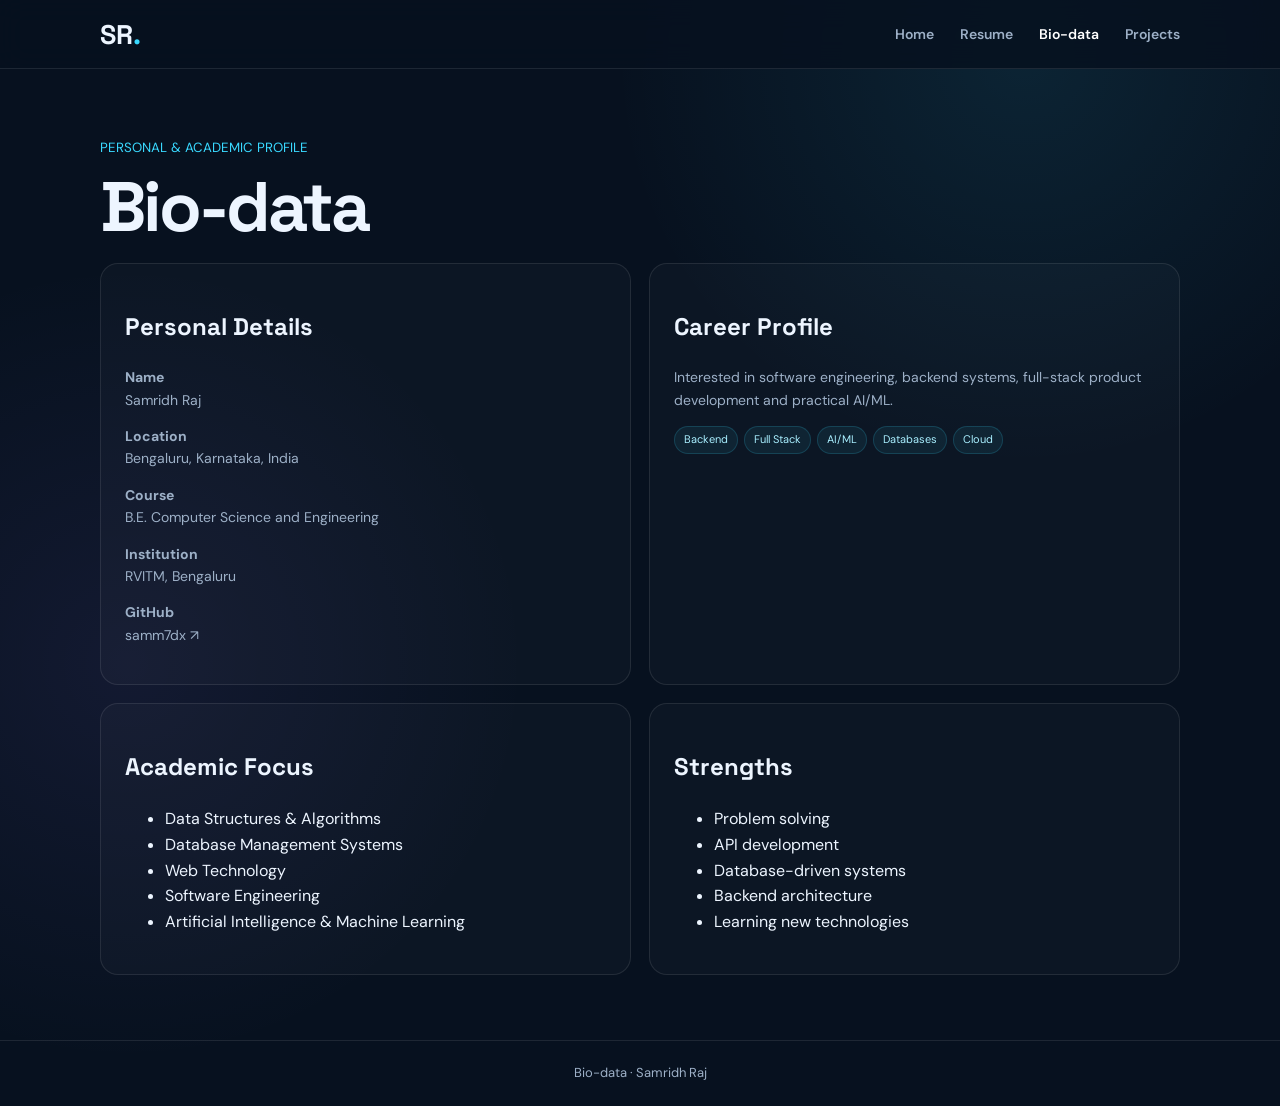
==== biodata.html @ 56c1de55 "Create Web Technology Lab portfolio website" ====
<!doctype html><html><head><meta charset="UTF-8"><meta name="viewport" content="width=device-width,initial-scale=1"><title>Bio-data | Samridh Raj</title><link rel="stylesheet" href="css/style.css"></head><body><header><nav><a class="brand" href="index.html">SR<span>.</span></a><button id="menu">☰</button><div id="links"><a href="index.html">Home</a><a href="resume.html">Resume</a><a class="active" href="biodata.html">Bio-data</a><a href="projects.html">Projects</a></div></nav></header><main class="page"><small>PERSONAL & ACADEMIC PROFILE</small><h1>Bio-data</h1><div class="grid two"><article><h2>Personal Details</h2><p><b>Name</b><br>Samridh Raj</p><p><b>Location</b><br>Bengaluru, Karnataka, India</p><p><b>Course</b><br>B.E. Computer Science and Engineering</p><p><b>Institution</b><br>RVITM, Bengaluru</p><p><b>GitHub</b><br><a href="https://github.com/samm7dx">samm7dx ↗</a></p></article><article><h2>Career Profile</h2><p>Interested in software engineering, backend systems, full-stack product development and practical AI/ML.</p><div class="pills"><span>Backend</span><span>Full Stack</span><span>AI/ML</span><span>Databases</span><span>Cloud</span></div></article><article><h2>Academic Focus</h2><ul><li>Data Structures & Algorithms</li><li>Database Management Systems</li><li>Web Technology</li><li>Software Engineering</li><li>Artificial Intelligence & Machine Learning</li></ul></article><article><h2>Strengths</h2><ul><li>Problem solving</li><li>API development</li><li>Database-driven systems</li><li>Backend architecture</li><li>Learning new technologies</li></ul></article></div></main><footer>Bio-data · Samridh Raj</footer><script src="js/script.js"></script></body></html>
---- css/style.css ----
@import url('https://fonts.googleapis.com/css2?family=DM+Sans:wght@400;600;700&family=Space+Grotesk:wght@500;700&display=swap');:root{--bg:#07111f;--text:#edf5ff;--muted:#9db0c7;--cyan:#39d9ff;--violet:#9b7bff;--pink:#ff6db2;--line:#ffffff18}*{box-sizing:border-box}body{margin:0;background:radial-gradient(circle at 80% 5%,#39d9ff18,transparent 28%),radial-gradient(circle at 10% 60%,#9b7bff15,transparent 30%),var(--bg);color:var(--text);font-family:'DM Sans',sans-serif;line-height:1.6}a{color:inherit;text-decoration:none}header{position:sticky;top:0;z-index:5;background:#07111fd9;backdrop-filter:blur(14px);border-bottom:1px solid var(--line)}nav,main{width:min(1080px,92%);margin:auto}nav{height:68px;display:flex;align-items:center;justify-content:space-between}.brand{font:700 27px 'Space Grotesk'}.brand span,small,i{color:var(--cyan)}#links{display:flex;gap:26px}#links a{color:var(--muted);font-weight:600;font-size:14px}#links a:hover,#links .active{color:#fff}#menu{display:none;background:none;border:0;color:#fff;font-size:24px}.hero{min-height:610px;display:grid;grid-template-columns:1.2fr .8fr;gap:50px;align-items:center}.hero h1,.page h1{font:700 clamp(43px,7vw,70px)/1.05 'Space Grotesk';letter-spacing:-3px;margin:10px 0 20px}.hero em{font-style:normal;background:linear-gradient(90deg,var(--cyan),var(--violet),var(--pink));-webkit-background-clip:text;color:transparent}.hero p{color:var(--muted);font-size:18px}.btn{display:inline-block;margin:18px 8px 18px 0;padding:10px 18px;border-radius:10px;background:linear-gradient(135deg,var(--cyan),var(--violet));color:#06101d;font-weight:700;border:0}.ghost{background:#ffffff0b;color:#fff;border:1px solid var(--line)}.stats{display:flex;gap:30px;margin-top:20px}.stats b{font:700 18px 'Space Grotesk'}.stats small{display:block;color:var(--muted);font-size:10px}.hero-card{height:380px;border:1px solid var(--line);border-radius:28px;background:linear-gradient(145deg,#39d9ff16,#9b7bff18);display:grid;place-content:center;text-align:center;box-shadow:0 25px 70px #0005}.hero-card div{width:160px;height:160px;border-radius:50%;display:grid;place-items:center;margin:auto;background:linear-gradient(135deg,var(--cyan),var(--violet));color:#07111f;font:700 52px 'Space Grotesk';box-shadow:0 0 70px #39d9ff40}.hero-card b{font:700 21px 'Space Grotesk';margin-top:20px}.hero-card span{color:var(--muted)}.section,.page{padding:65px 0}.section h2{font:700 36px 'Space Grotesk'}.grid{display:grid;gap:18px}.four{grid-template-columns:repeat(4,1fr)}.two{grid-template-columns:1fr 1fr}.grid article{padding:24px;border:1px solid var(--line);border-radius:18px;background:#ffffff06;transition:.2s}.grid article:hover{transform:translateY(-4px);border-color:#39d9ff50}.grid h2,.grid h3{font-family:'Space Grotesk'}.grid p{color:var(--muted);font-size:14px}.pills{display:flex;gap:6px;flex-wrap:wrap;margin:15px 0}.pills span{padding:4px 9px;border-radius:99px;background:#39d9ff12;border:1px solid #39d9ff2b;color:#a9efff;font-size:11px}.top{display:flex;justify-content:space-between;align-items:end;margin-bottom:28px}.resume{background:#f8fbff;color:#18283b;border-radius:18px;padding:38px}.rhead{display:flex;justify-content:space-between;border-bottom:2px solid #dce7f2;padding-bottom:18px}.rhead h2{font:700 30px 'Space Grotesk';margin:0}.rhead p,.rhead span{color:#5a6b7d;font-size:13px}.resume h3{font:700 12px 'Space Grotesk';color:#246b9d;text-transform:uppercase;border-bottom:1px solid #dce7f2;padding-bottom:5px;margin-top:24px}.resume p,.resume li{font-size:13px}.resume a{color:#246b9d}footer{border-top:1px solid var(--line);padding:22px;text-align:center;color:var(--muted);font-size:13px}footer a{color:var(--cyan)}@media(max-width:800px){#menu{display:block}#links{display:none;position:absolute;top:68px;left:0;right:0;background:#07111f;padding:18px;flex-direction:column}.open{display:flex!important}.hero{grid-template-columns:1fr;padding:65px 0}.hero-card{height:300px}.four,.two{grid-template-columns:1fr 1fr}.top,.rhead{flex-direction:column;align-items:flex-start}}@media(max-width:500px){.four,.two{grid-template-columns:1fr}.hero h1,.page h1{letter-spacing:-2px}.stats{gap:15px}.resume{padding:22px}}@media print{header,footer,.btn{display:none}.page{padding:0}.resume{box-shadow:none;border-radius:0;padding:0}}
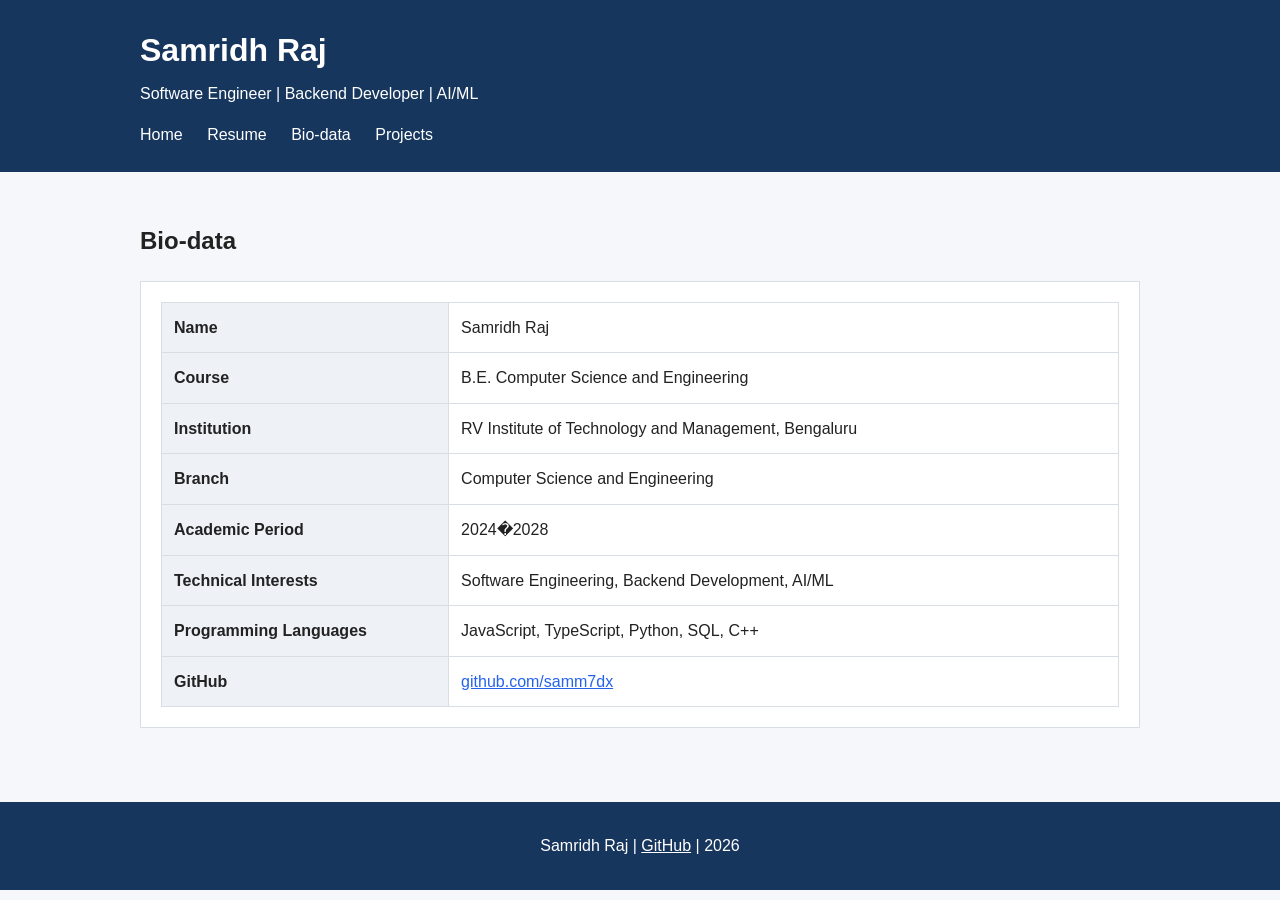
==== commit 5cd73300: "Simplify Web Technology Lab website" ====
--- a/biodata.html
+++ b/biodata.html
@@ -1 +1,94 @@
-<!doctype html><html><head><meta charset="UTF-8"><meta name="viewport" content="width=device-width,initial-scale=1"><title>Bio-data | Samridh Raj</title><link rel="stylesheet" href="css/style.css"></head><body><header><nav><a class="brand" href="index.html">SR<span>.</span></a><button id="menu">☰</button><div id="links"><a href="index.html">Home</a><a href="resume.html">Resume</a><a class="active" href="biodata.html">Bio-data</a><a href="projects.html">Projects</a></div></nav></header><main class="page"><small>PERSONAL & ACADEMIC PROFILE</small><h1>Bio-data</h1><div class="grid two"><article><h2>Personal Details</h2><p><b>Name</b><br>Samridh Raj</p><p><b>Location</b><br>Bengaluru, Karnataka, India</p><p><b>Course</b><br>B.E. Computer Science and Engineering</p><p><b>Institution</b><br>RVITM, Bengaluru</p><p><b>GitHub</b><br><a href="https://github.com/samm7dx">samm7dx ↗</a></p></article><article><h2>Career Profile</h2><p>Interested in software engineering, backend systems, full-stack product development and practical AI/ML.</p><div class="pills"><span>Backend</span><span>Full Stack</span><span>AI/ML</span><span>Databases</span><span>Cloud</span></div></article><article><h2>Academic Focus</h2><ul><li>Data Structures & Algorithms</li><li>Database Management Systems</li><li>Web Technology</li><li>Software Engineering</li><li>Artificial Intelligence & Machine Learning</li></ul></article><article><h2>Strengths</h2><ul><li>Problem solving</li><li>API development</li><li>Database-driven systems</li><li>Backend architecture</li><li>Learning new technologies</li></ul></article></div></main><footer>Bio-data · Samridh Raj</footer><script src="js/script.js"></script></body></html>
+<!DOCTYPE html>
+<html lang="en">
+<head>
+    <meta charset="UTF-8">
+    <meta name="viewport" content="width=device-width, initial-scale=1.0">
+    <title>Bio-data | Samridh Raj</title>
+    <link rel="stylesheet" href="css/style.css">
+</head>
+
+<body>
+
+<header>
+    <div class="container">
+        <h1>Samridh Raj</h1>
+        <p>Software Engineer | Backend Developer | AI/ML</p>
+
+        <nav>
+            <a href="index.html">Home</a>
+            <a href="resume.html">Resume</a>
+            <a href="biodata.html">Bio-data</a>
+            <a href="projects.html">Projects</a>
+        </nav>
+    </div>
+</header>
+
+<main class="container">
+
+    <h2 class="page-title">Bio-data</h2>
+
+    <section class="section-box">
+
+        <table>
+            <tr>
+                <th>Name</th>
+                <td>Samridh Raj</td>
+            </tr>
+
+            <tr>
+                <th>Course</th>
+                <td>B.E. Computer Science and Engineering</td>
+            </tr>
+
+            <tr>
+                <th>Institution</th>
+                <td>RV Institute of Technology and Management, Bengaluru</td>
+            </tr>
+
+            <tr>
+                <th>Branch</th>
+                <td>Computer Science and Engineering</td>
+            </tr>
+
+            <tr>
+                <th>Academic Period</th>
+                <td>2024�2028</td>
+            </tr>
+
+            <tr>
+                <th>Technical Interests</th>
+                <td>Software Engineering, Backend Development, AI/ML</td>
+            </tr>
+
+            <tr>
+                <th>Programming Languages</th>
+                <td>JavaScript, TypeScript, Python, SQL, C++</td>
+            </tr>
+
+            <tr>
+                <th>GitHub</th>
+                <td>
+                    <a href="https://github.com/samm7dx" target="_blank">
+                        github.com/samm7dx
+                    </a>
+                </td>
+            </tr>
+        </table>
+
+    </section>
+
+</main>
+
+<footer>
+    <p>
+        Samridh Raj |
+        <a href="https://github.com/samm7dx">GitHub</a>
+        |
+        <span id="year"></span>
+    </p>
+</footer>
+
+<script src="js/script.js"></script>
+
+</body>
+</html>
--- a/css/style.css
+++ b/css/style.css
@@ -1 +1,155 @@
-@import url('https://fonts.googleapis.com/css2?family=DM+Sans:wght@400;600;700&family=Space+Grotesk:wght@500;700&display=swap');:root{--bg:#07111f;--text:#edf5ff;--muted:#9db0c7;--cyan:#39d9ff;--violet:#9b7bff;--pink:#ff6db2;--line:#ffffff18}*{box-sizing:border-box}body{margin:0;background:radial-gradient(circle at 80% 5%,#39d9ff18,transparent 28%),radial-gradient(circle at 10% 60%,#9b7bff15,transparent 30%),var(--bg);color:var(--text);font-family:'DM Sans',sans-serif;line-height:1.6}a{color:inherit;text-decoration:none}header{position:sticky;top:0;z-index:5;background:#07111fd9;backdrop-filter:blur(14px);border-bottom:1px solid var(--line)}nav,main{width:min(1080px,92%);margin:auto}nav{height:68px;display:flex;align-items:center;justify-content:space-between}.brand{font:700 27px 'Space Grotesk'}.brand span,small,i{color:var(--cyan)}#links{display:flex;gap:26px}#links a{color:var(--muted);font-weight:600;font-size:14px}#links a:hover,#links .active{color:#fff}#menu{display:none;background:none;border:0;color:#fff;font-size:24px}.hero{min-height:610px;display:grid;grid-template-columns:1.2fr .8fr;gap:50px;align-items:center}.hero h1,.page h1{font:700 clamp(43px,7vw,70px)/1.05 'Space Grotesk';letter-spacing:-3px;margin:10px 0 20px}.hero em{font-style:normal;background:linear-gradient(90deg,var(--cyan),var(--violet),var(--pink));-webkit-background-clip:text;color:transparent}.hero p{color:var(--muted);font-size:18px}.btn{display:inline-block;margin:18px 8px 18px 0;padding:10px 18px;border-radius:10px;background:linear-gradient(135deg,var(--cyan),var(--violet));color:#06101d;font-weight:700;border:0}.ghost{background:#ffffff0b;color:#fff;border:1px solid var(--line)}.stats{display:flex;gap:30px;margin-top:20px}.stats b{font:700 18px 'Space Grotesk'}.stats small{display:block;color:var(--muted);font-size:10px}.hero-card{height:380px;border:1px solid var(--line);border-radius:28px;background:linear-gradient(145deg,#39d9ff16,#9b7bff18);display:grid;place-content:center;text-align:center;box-shadow:0 25px 70px #0005}.hero-card div{width:160px;height:160px;border-radius:50%;display:grid;place-items:center;margin:auto;background:linear-gradient(135deg,var(--cyan),var(--violet));color:#07111f;font:700 52px 'Space Grotesk';box-shadow:0 0 70px #39d9ff40}.hero-card b{font:700 21px 'Space Grotesk';margin-top:20px}.hero-card span{color:var(--muted)}.section,.page{padding:65px 0}.section h2{font:700 36px 'Space Grotesk'}.grid{display:grid;gap:18px}.four{grid-template-columns:repeat(4,1fr)}.two{grid-template-columns:1fr 1fr}.grid article{padding:24px;border:1px solid var(--line);border-radius:18px;background:#ffffff06;transition:.2s}.grid article:hover{transform:translateY(-4px);border-color:#39d9ff50}.grid h2,.grid h3{font-family:'Space Grotesk'}.grid p{color:var(--muted);font-size:14px}.pills{display:flex;gap:6px;flex-wrap:wrap;margin:15px 0}.pills span{padding:4px 9px;border-radius:99px;background:#39d9ff12;border:1px solid #39d9ff2b;color:#a9efff;font-size:11px}.top{display:flex;justify-content:space-between;align-items:end;margin-bottom:28px}.resume{background:#f8fbff;color:#18283b;border-radius:18px;padding:38px}.rhead{display:flex;justify-content:space-between;border-bottom:2px solid #dce7f2;padding-bottom:18px}.rhead h2{font:700 30px 'Space Grotesk';margin:0}.rhead p,.rhead span{color:#5a6b7d;font-size:13px}.resume h3{font:700 12px 'Space Grotesk';color:#246b9d;text-transform:uppercase;border-bottom:1px solid #dce7f2;padding-bottom:5px;margin-top:24px}.resume p,.resume li{font-size:13px}.resume a{color:#246b9d}footer{border-top:1px solid var(--line);padding:22px;text-align:center;color:var(--muted);font-size:13px}footer a{color:var(--cyan)}@media(max-width:800px){#menu{display:block}#links{display:none;position:absolute;top:68px;left:0;right:0;background:#07111f;padding:18px;flex-direction:column}.open{display:flex!important}.hero{grid-template-columns:1fr;padding:65px 0}.hero-card{height:300px}.four,.two{grid-template-columns:1fr 1fr}.top,.rhead{flex-direction:column;align-items:flex-start}}@media(max-width:500px){.four,.two{grid-template-columns:1fr}.hero h1,.page h1{letter-spacing:-2px}.stats{gap:15px}.resume{padding:22px}}@media print{header,footer,.btn{display:none}.page{padding:0}.resume{box-shadow:none;border-radius:0;padding:0}}
+* {
+    box-sizing: border-box;
+}
+
+body {
+    margin: 0;
+    font-family: Arial, sans-serif;
+    background: #f5f7fa;
+    color: #222;
+    line-height: 1.6;
+}
+
+header {
+    background: #17365d;
+    color: white;
+    padding: 25px 0;
+}
+
+header h1 {
+    margin: 0;
+}
+
+header p {
+    margin: 5px 0 15px;
+}
+
+.container {
+    width: 90%;
+    max-width: 1000px;
+    margin: auto;
+}
+
+nav a {
+    color: white;
+    text-decoration: none;
+    margin-right: 20px;
+}
+
+nav a:hover {
+    text-decoration: underline;
+}
+
+main {
+    padding: 30px 0;
+    min-height: 70vh;
+}
+
+.page-title {
+    margin-bottom: 20px;
+}
+
+.section-box,
+.project-box {
+    background: white;
+    border: 1px solid #d9dee5;
+    padding: 20px;
+    margin: 20px 0;
+}
+
+.section-box h2,
+.project-box h3 {
+    color: #17365d;
+}
+
+.box-grid {
+    display: grid;
+    grid-template-columns: 1fr 1fr;
+    gap: 20px;
+}
+
+button,
+.button-link {
+    display: inline-block;
+    background: #2563eb;
+    color: white;
+    border: none;
+    padding: 10px 16px;
+    text-decoration: none;
+    cursor: pointer;
+}
+
+button:hover,
+.button-link:hover {
+    background: #17365d;
+}
+
+a {
+    color: #2563eb;
+}
+
+header a {
+    color: white;
+}
+
+table {
+    width: 100%;
+    border-collapse: collapse;
+}
+
+th,
+td {
+    border: 1px solid #d9dee5;
+    padding: 12px;
+    text-align: left;
+}
+
+th {
+    background: #eef2f7;
+    width: 30%;
+}
+
+footer {
+    background: #17365d;
+    color: white;
+    text-align: center;
+    padding: 15px;
+}
+
+footer a {
+    color: white;
+}
+
+@media (max-width: 600px) {
+    .box-grid {
+        grid-template-columns: 1fr;
+    }
+
+    nav a {
+        display: inline-block;
+        margin-bottom: 8px;
+    }
+
+    th,
+    td {
+        padding: 8px;
+    }
+}
+
+@media print {
+    header,
+    footer,
+    button,
+    nav {
+        display: none;
+    }
+
+    body {
+        background: white;
+    }
+
+    .section-box,
+    .project-box {
+        border: 1px solid #aaa;
+    }
+}
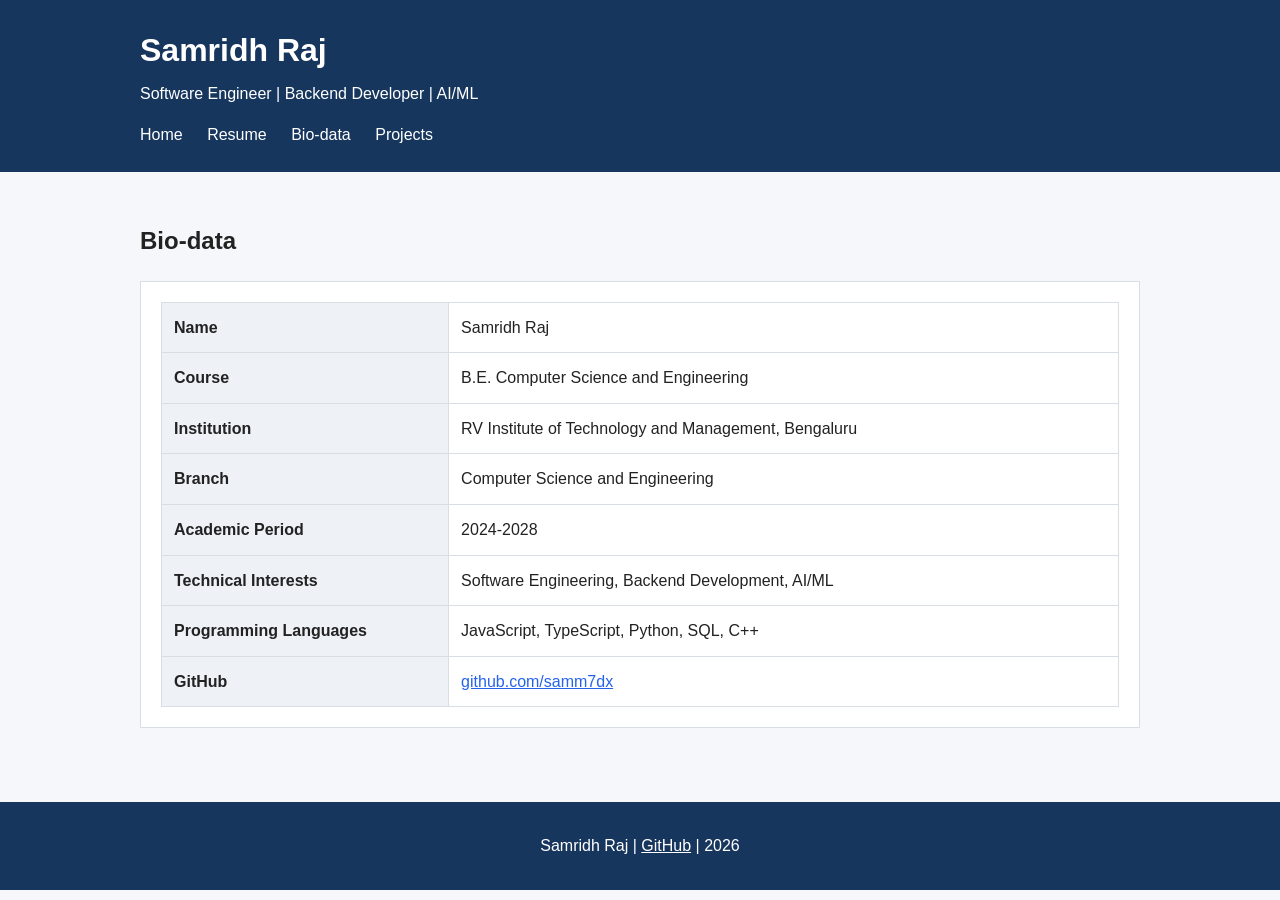
==== commit 8644e2a4: "Fix text encoding and simplify website" ====
--- a/biodata.html
+++ b/biodata.html
@@ -52,7 +52,7 @@
 
             <tr>
                 <th>Academic Period</th>
-                <td>2024�2028</td>
+                <td>2024-2028</td>
             </tr>
 
             <tr>
@@ -92,3 +92,5 @@
 
 </body>
 </html>
+
+
--- a/css/style.css
+++ b/css/style.css
@@ -153,3 +153,5 @@
         border: 1px solid #aaa;
     }
 }
+
+
